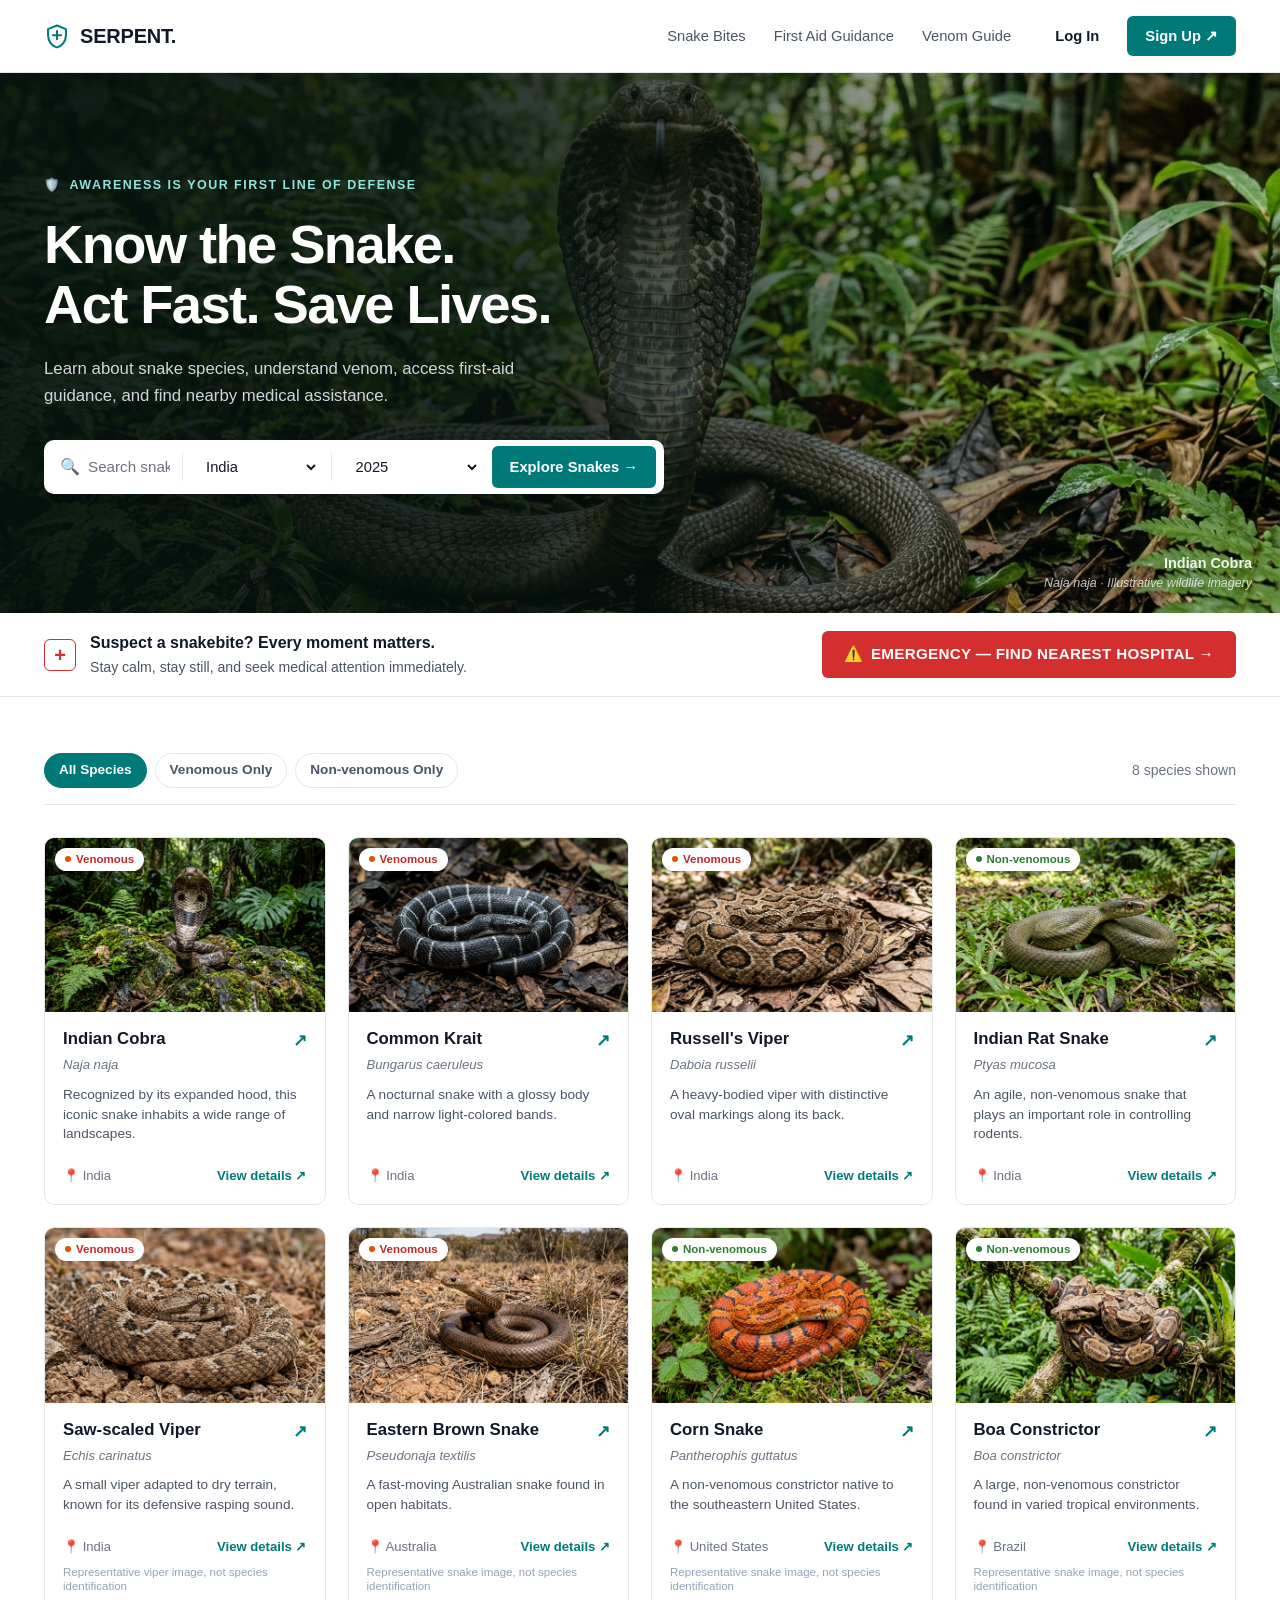
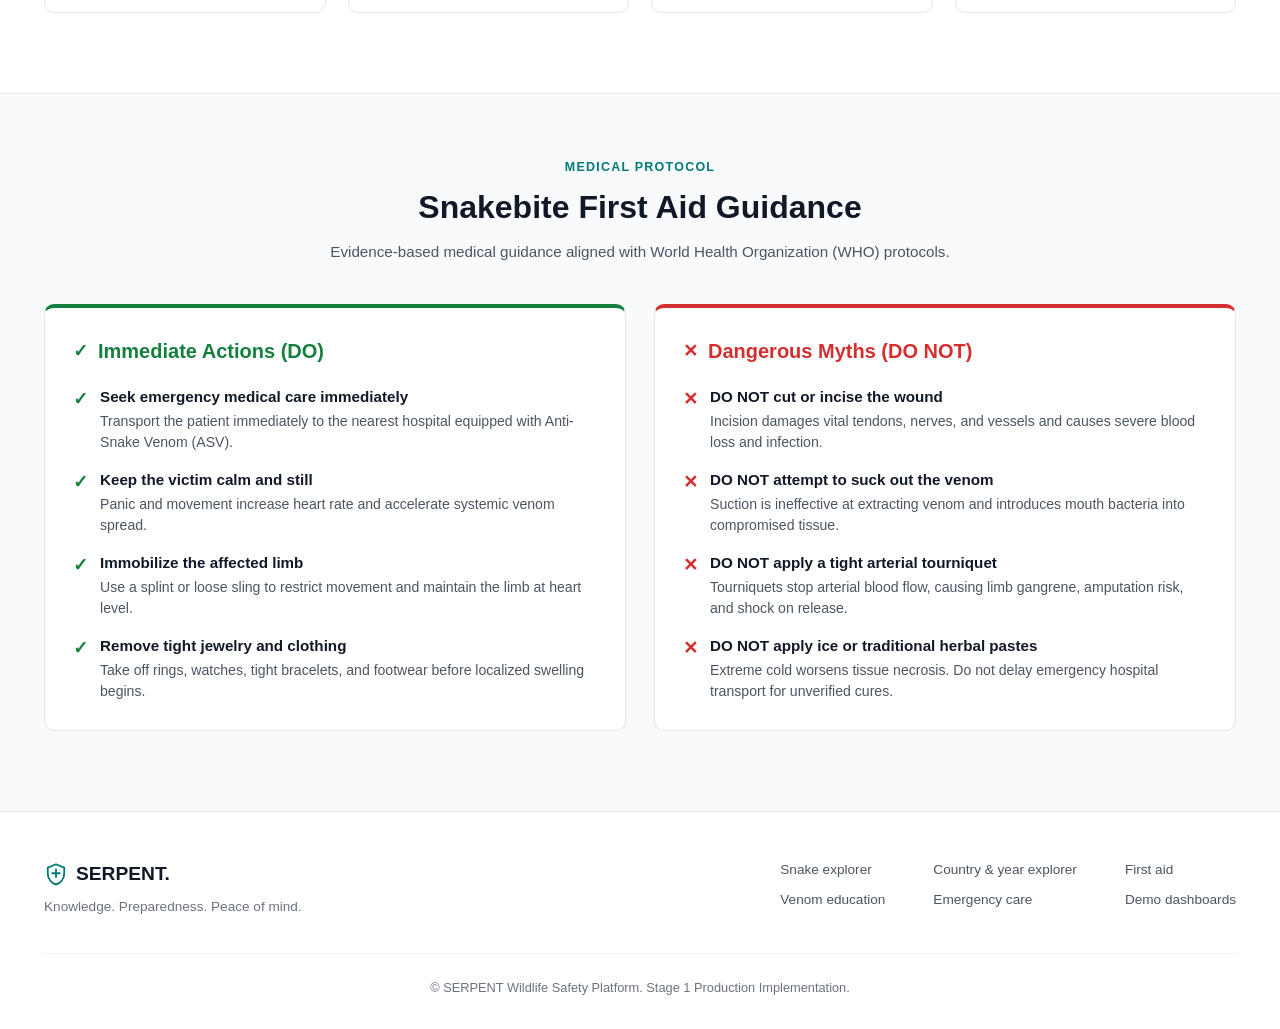
==== src/main/resources/static/index.html @ e61408e4 "stage 1 completed" ====
<!DOCTYPE html>
<html lang="en">
<head>
  <meta charset="UTF-8">
  <meta name="viewport" content="width=device-width, initial-scale=1.0">
  <title>SERPENT. — Know the Snake. Act Fast. Save Lives.</title>
  <meta name="description" content="Learn about snake species, understand venom, access evidence-based first-aid guidance, and find emergency medical assistance.">
  
  <!-- SERPENT Stylesheets -->
  <link rel="stylesheet" href="css/styles.css">
  <link rel="stylesheet" href="css/responsive.css">
</head>
<body>

  <!-- Top Header Navigation (Matches Image 5 & Image 3) -->
  <header class="site-header">
    <div class="container header-container">
      <a href="index.html" class="brand-link" aria-label="SERPENT Home">
        <img src="assets/images/logo.svg" alt="SERPENT Shield Icon" class="brand-icon" width="28" height="28">
        <span class="brand-name">SERPENT.</span>
      </a>

      <!-- Desktop Navigation Menu -->
      <nav class="nav-menu" aria-label="Main Navigation">
        <ul class="nav-links">
          <li><a href="#snakes" class="nav-link">Snake Bites</a></li>
          <li><a href="#first-aid" class="nav-link">First Aid Guidance</a></li>
          <li><a href="#snakes" class="nav-link">Venom Guide</a></li>
        </ul>

        <!-- Right Side Auth Actions -->
        <div class="header-actions" id="header-auth-actions">
          <a href="login.html" class="btn-login-text">Log In</a>
          <a href="signup.html" class="btn-signup-teal">Sign Up ↗</a>
        </div>
      </nav>
    </div>
  </header>

  <main>
    <!-- Hero Section (Matches Image 5) -->
    <section class="hero-wrapper" id="hero">
      <div class="hero-overlay"></div>
      
      <div class="container" style="position: relative; z-index: 2;">
        <div class="hero-content">
          <div class="hero-tag">
            <span>🛡️</span> AWARENESS IS YOUR FIRST LINE OF DEFENSE
          </div>
          
          <h1 class="hero-title">
            Know the Snake.<br>Act Fast. Save Lives.
          </h1>
          
          <p class="hero-desc">
            Learn about snake species, understand venom, access first-aid guidance, and find nearby medical assistance.
          </p>

          <!-- Floating Search & Filter Capsule (Matches Image 5) -->
          <div class="hero-search-capsule" role="search">
            <div class="search-input-group">
              <span class="search-icon">🔍</span>
              <input type="text" id="hero-search-input" class="hero-search-input" placeholder="Search snake species...">
            </div>

            <div class="capsule-divider"></div>

            <select id="hero-country-select" class="capsule-select" aria-label="Filter by country">
              <option value="India" selected>India</option>
              <option value="Australia">Australia</option>
              <option value="United States">United States</option>
              <option value="Brazil">Brazil</option>
              <option value="all">All Countries</option>
            </select>

            <div class="capsule-divider"></div>

            <select id="hero-classification-select" class="capsule-select" aria-label="Filter by classification">
              <option value="all" selected>2025</option>
              <option value="venomous">Venomous</option>
              <option value="non-venomous">Non-venomous</option>
            </select>

            <button type="button" class="btn-capsule-explore" id="btn-hero-explore">
              Explore Snakes →
            </button>
          </div>
        </div>
      </div>

      <!-- Hero Corner Caption (Matches Image 5) -->
      <div class="hero-caption-corner">
        <div class="hero-caption-title">Indian Cobra</div>
        <div class="hero-caption-sub">Naja naja · Illustrative wildlife imagery</div>
      </div>
    </section>

    <!-- Emergency Ribbon (Matches Image 5 bottom) -->
    <section class="emergency-ribbon">
      <div class="container emergency-ribbon-content">
        <div class="ribbon-info">
          <div class="ribbon-plus-icon">+</div>
          <div>
            <div class="ribbon-text-strong">Suspect a snakebite? Every moment matters.</div>
            <div class="ribbon-text-sub">Stay calm, stay still, and seek medical attention immediately.</div>
          </div>
        </div>

        <button type="button" class="btn-emergency-action" data-emergency-trigger>
          <span>⚠️</span> EMERGENCY — FIND NEAREST HOSPITAL →
        </button>
      </div>
    </section>

    <!-- Snake Species Cards Section (Matches Image 4) -->
    <section class="species-section" id="snakes">
      <div class="container">
        <!-- Filter Tabs & Stats Bar -->
        <div class="species-filter-bar">
          <div class="species-filter-tabs">
            <button type="button" class="filter-tab-btn active" data-filter="all">All Species</button>
            <button type="button" class="filter-tab-btn" data-filter="venomous">Venomous Only</button>
            <button type="button" class="filter-tab-btn" data-filter="non-venomous">Non-venomous Only</button>
          </div>
          <span class="species-count-text" id="species-count">8 species shown</span>
        </div>

        <!-- 4-Column Cards Grid (Matches Image 4) -->
        <div class="species-grid-4col" id="species-cards-grid" aria-live="polite">
          <!-- Dynamically populated by main.js with 8 photographic cards -->
        </div>
      </div>
    </section>

    <!-- Snakebite First-Aid & Emergency Guidance Section -->
    <section class="first-aid-section" id="first-aid">
      <div class="container">
        <div class="section-head">
          <span class="section-tag">MEDICAL PROTOCOL</span>
          <h2 class="section-title">Snakebite First Aid Guidance</h2>
          <p class="section-desc">
            Evidence-based medical guidance aligned with World Health Organization (WHO) protocols.
          </p>
        </div>

        <!-- Two Column Do's and Don'ts -->
        <div class="first-aid-cards-grid">
          <!-- Immediate Actions (DO) -->
          <div class="guidance-column-card do-card">
            <div class="guidance-col-head">
              <span class="check-icon-do">✓</span>
              <h3 class="guidance-col-title" style="color: var(--color-success);">Immediate Actions (DO)</h3>
            </div>
            <ul class="guidance-checklist">
              <li class="guidance-item-row">
                <span class="check-icon-do">✓</span>
                <div class="check-item-text">
                  <h5>Seek emergency medical care immediately</h5>
                  <p>Transport the patient immediately to the nearest hospital equipped with Anti-Snake Venom (ASV).</p>
                </div>
              </li>
              <li class="guidance-item-row">
                <span class="check-icon-do">✓</span>
                <div class="check-item-text">
                  <h5>Keep the victim calm and still</h5>
                  <p>Panic and movement increase heart rate and accelerate systemic venom spread.</p>
                </div>
              </li>
              <li class="guidance-item-row">
                <span class="check-icon-do">✓</span>
                <div class="check-item-text">
                  <h5>Immobilize the affected limb</h5>
                  <p>Use a splint or loose sling to restrict movement and maintain the limb at heart level.</p>
                </div>
              </li>
              <li class="guidance-item-row">
                <span class="check-icon-do">✓</span>
                <div class="check-item-text">
                  <h5>Remove tight jewelry and clothing</h5>
                  <p>Take off rings, watches, tight bracelets, and footwear before localized swelling begins.</p>
                </div>
              </li>
            </ul>
          </div>

          <!-- Dangerous Myths (DO NOT) -->
          <div class="guidance-column-card dont-card">
            <div class="guidance-col-head">
              <span class="check-icon-dont">✕</span>
              <h3 class="guidance-col-title" style="color: var(--color-emergency);">Dangerous Myths (DO NOT)</h3>
            </div>
            <ul class="guidance-checklist">
              <li class="guidance-item-row">
                <span class="check-icon-dont">✕</span>
                <div class="check-item-text">
                  <h5>DO NOT cut or incise the wound</h5>
                  <p>Incision damages vital tendons, nerves, and vessels and causes severe blood loss and infection.</p>
                </div>
              </li>
              <li class="guidance-item-row">
                <span class="check-icon-dont">✕</span>
                <div class="check-item-text">
                  <h5>DO NOT attempt to suck out the venom</h5>
                  <p>Suction is ineffective at extracting venom and introduces mouth bacteria into compromised tissue.</p>
                </div>
              </li>
              <li class="guidance-item-row">
                <span class="check-icon-dont">✕</span>
                <div class="check-item-text">
                  <h5>DO NOT apply a tight arterial tourniquet</h5>
                  <p>Tourniquets stop arterial blood flow, causing limb gangrene, amputation risk, and shock on release.</p>
                </div>
              </li>
              <li class="guidance-item-row">
                <span class="check-icon-dont">✕</span>
                <div class="check-item-text">
                  <h5>DO NOT apply ice or traditional herbal pastes</h5>
                  <p>Extreme cold worsens tissue necrosis. Do not delay emergency hospital transport for unverified cures.</p>
                </div>
              </li>
            </ul>
          </div>
        </div>
      </div>
    </section>
  </main>

  <!-- Emergency Protocol Modal -->
  <div class="modal-backdrop" id="emergency-modal" role="dialog" aria-modal="true" aria-labelledby="emerg-modal-title">
    <div class="modal-sheet">
      <div class="modal-sheet-header emergency-header">
        <h3 id="emerg-modal-title" style="font-size: 1.15rem; font-weight: 700;">🚨 EMERGENCY ACTION PROTOCOL</h3>
        <button type="button" class="btn-modal-close close-emergency-modal" aria-label="Close emergency modal">&times;</button>
      </div>
      <div class="modal-sheet-body">
        <div style="background: var(--color-emergency-light); padding: 14px 16px; border-radius: 8px; border-left: 4px solid var(--color-emergency);">
          <strong style="color: var(--color-emergency-dark); font-size: 0.95rem; display: block; margin-bottom: 4px;">
            Treat any suspected bite as an immediate medical emergency.
          </strong>
          <span style="font-size: 0.88rem; color: #7F1D1D;">
            Do not wait for symptoms to develop. Transport the patient to a hospital immediately.
          </span>
        </div>

        <div style="display: flex; flex-direction: column; gap: 12px; margin-top: 6px;">
          <div style="display: flex; gap: 12px; align-items: flex-start;">
            <div style="width: 26px; height: 26px; border-radius: 50%; background: var(--color-primary); color: #fff; display: flex; align-items: center; justify-content: center; font-weight: 700; font-size: 0.82rem; flex-shrink: 0;">1</div>
            <div>
              <strong style="font-size: 0.92rem; color: var(--color-text-main);">Dial Emergency Services:</strong>
              <p style="font-size: 0.88rem; color: var(--color-text-secondary); margin-top: 2px;">
                <strong>India:</strong> Call <strong>112</strong> (National) or <strong>108</strong> (Ambulance).
              </p>
            </div>
          </div>

          <div style="display: flex; gap: 12px; align-items: flex-start;">
            <div style="width: 26px; height: 26px; border-radius: 50%; background: var(--color-primary); color: #fff; display: flex; align-items: center; justify-content: center; font-weight: 700; font-size: 0.82rem; flex-shrink: 0;">2</div>
            <div>
              <strong style="font-size: 0.92rem; color: var(--color-text-main);">Head to Hospital with ASV:</strong>
              <p style="font-size: 0.88rem; color: var(--color-text-secondary); margin-top: 2px;">
                Proceed directly to the nearest district government hospital or medical college.
              </p>
            </div>
          </div>

          <div style="display: flex; gap: 12px; align-items: flex-start;">
            <div style="width: 26px; height: 26px; border-radius: 50%; background: var(--color-primary); color: #fff; display: flex; align-items: center; justify-content: center; font-weight: 700; font-size: 0.82rem; flex-shrink: 0;">3</div>
            <div>
              <strong style="font-size: 0.92rem; color: var(--color-text-main);">Immobilize Affected Limb:</strong>
              <p style="font-size: 0.88rem; color: var(--color-text-secondary); margin-top: 2px;">
                Splint the limb and keep the patient completely still during transit.
              </p>
            </div>
          </div>
        </div>
      </div>
      <div class="modal-sheet-footer">
        <button type="button" class="btn-signup-teal close-emergency-modal">Close Notice</button>
      </div>
    </div>
  </div>

  <!-- Species Details Modal -->
  <div class="modal-backdrop" id="details-modal" role="dialog" aria-modal="true" aria-labelledby="details-modal-title">
    <div class="modal-sheet">
      <div class="modal-sheet-header">
        <h3 id="details-modal-title" style="font-size: 1.15rem; font-weight: 700;">Species Profile</h3>
        <button type="button" class="btn-modal-close close-details-modal" aria-label="Close details modal">&times;</button>
      </div>
      <div class="modal-sheet-body" id="details-modal-body">
        <!-- Injected by JavaScript -->
      </div>
      <div class="modal-sheet-footer">
        <button type="button" class="btn-signup-teal close-details-modal">Close Details</button>
      </div>
    </div>
  </div>

  <!-- Footer (Matches Image 3 & Image 2) -->
  <footer class="serpent-footer">
    <div class="container">
      <div class="footer-top-row">
        <div class="footer-brand-box">
          <div class="footer-brand-row">
            <img src="assets/images/logo.svg" alt="SERPENT Logo" width="24" height="24">
            <span class="footer-brand-name">SERPENT.</span>
          </div>
          <p class="footer-brand-motto">Knowledge. Preparedness. Peace of mind.</p>
        </div>

        <!-- 3 Link Columns matching Image 3 -->
        <div class="footer-links-grid">
          <div class="footer-nav-col">
            <a href="#snakes">Snake explorer</a>
            <a href="#snakes">Venom education</a>
          </div>
          <div class="footer-nav-col">
            <a href="#snakes">Country &amp; year explorer</a>
            <a href="#first-aid">Emergency care</a>
          </div>
          <div class="footer-nav-col">
            <a href="#first-aid">First aid</a>
            <a href="signup.html">Demo dashboards</a>
          </div>
        </div>
      </div>

      <div class="footer-bottom-copy">
        <p>&copy; SERPENT Wildlife Safety Platform. Stage 1 Production Implementation.</p>
      </div>
    </div>
  </footer>

  <!-- Scripts -->
  <script src="js/api.js"></script>
  <script src="js/main.js"></script>
</body>
</html>
---- src/main/resources/static/css/styles.css ----
/* ==========================================================
   SERPENT. — Wildlife Safety, Species Explorer & Medical First Aid
   Modern Theme matching SERPENT UI Specification
   ========================================================== */

:root {
  /* Brand Colors from SERPENT Design */
  --color-primary: #007A78;
  --color-primary-dark: #005F5E;
  --color-primary-light: #E6F4F2;
  --color-emergency: #D32F2F;
  --color-emergency-dark: #B71C1C;
  --color-emergency-light: #FFEBEE;
  --color-success: #15803D;
  --color-success-light: #DCFCE7;
  --color-warning-dot: #E65100;
  --color-warning-light: #E6F4F2;
  --color-warning-border: #B2DFDB;
  --color-warning-text: #004D40;

  /* Neutrals */
  --color-white: #FFFFFF;
  --color-bg-page: #FFFFFF;
  --color-bg-subtle: #F9FAFB;
  --color-text-main: #111827;
  --color-text-secondary: #4B5563;
  --color-text-muted: #6B7280;
  --color-border: #E5E7EB;
  --color-border-dark: #D1D5DB;

  /* Typography */
  --font-sans: 'Inter', -apple-system, BlinkMacSystemFont, 'Segoe UI', Roboto, Helvetica, Arial, sans-serif;

  /* Radius & Shadows */
  --radius-xs: 4px;
  --radius-sm: 6px;
  --radius-md: 10px;
  --radius-lg: 14px;
  --radius-full: 9999px;
  --shadow-sm: 0 1px 2px rgba(0, 0, 0, 0.05);
  --shadow-md: 0 4px 6px -1px rgba(0, 0, 0, 0.08), 0 2px 4px -1px rgba(0, 0, 0, 0.04);
  --shadow-lg: 0 10px 15px -3px rgba(0, 0, 0, 0.08), 0 4px 6px -2px rgba(0, 0, 0, 0.04);
  --shadow-float: 0 20px 25px -5px rgba(0, 0, 0, 0.12), 0 10px 10px -5px rgba(0, 0, 0, 0.04);

  --max-width: 1240px;
  --transition: 0.2s ease;
}

/* Reset & Base */
*, *::before, *::after {
  box-sizing: border-box;
  margin: 0;
  padding: 0;
}

html {
  scroll-behavior: smooth;
  font-size: 16px;
}

body {
  font-family: var(--font-sans);
  background-color: var(--color-bg-page);
  color: var(--color-text-main);
  line-height: 1.5;
  -webkit-font-smoothing: antialiased;
}

img {
  display: block;
  max-width: 100%;
}

a {
  color: inherit;
  text-decoration: none;
}

button, input, select {
  font: inherit;
}

.container {
  width: 100%;
  max-width: var(--max-width);
  margin: 0 auto;
  padding: 0 24px;
}

/* ==========================================================
   Header & Navbar (Matches Image 5 & Image 3)
   ========================================================== */
.site-header {
  position: sticky;
  top: 0;
  z-index: 1000;
  background-color: var(--color-white);
  border-bottom: 1px solid var(--color-border);
}

.header-container {
  display: flex;
  align-items: center;
  justify-content: space-between;
  height: 72px;
}

.brand-link {
  display: flex;
  align-items: center;
  gap: 10px;
}

.brand-icon {
  width: 26px;
  height: 26px;
}

.brand-name {
  font-size: 1.25rem;
  font-weight: 800;
  color: var(--color-text-main);
  letter-spacing: -0.01em;
}

.nav-menu {
  display: flex;
  align-items: center;
  gap: 32px;
}

.nav-links {
  display: flex;
  list-style: none;
  gap: 28px;
}

.nav-link {
  font-size: 0.92rem;
  font-weight: 500;
  color: var(--color-text-secondary);
  transition: color var(--transition);
}

.nav-link:hover {
  color: var(--color-primary);
}

.header-actions {
  display: flex;
  align-items: center;
  gap: 16px;
}

.btn-login-text {
  font-size: 0.92rem;
  font-weight: 600;
  color: var(--color-text-main);
  padding: 8px 12px;
  border-radius: var(--radius-sm);
  transition: color var(--transition);
}

.btn-login-text:hover {
  color: var(--color-primary);
}

.btn-signup-teal {
  display: inline-flex;
  align-items: center;
  gap: 6px;
  background-color: var(--color-primary);
  color: var(--color-white);
  font-size: 0.92rem;
  font-weight: 600;
  padding: 9px 18px;
  border-radius: var(--radius-sm);
  transition: background-color var(--transition);
}

.btn-signup-teal:hover {
  background-color: var(--color-primary-dark);
}

.btn-user-badge {
  display: flex;
  align-items: center;
  gap: 8px;
  background-color: var(--color-primary-light);
  color: var(--color-primary-dark);
  font-size: 0.88rem;
  font-weight: 600;
  padding: 6px 14px;
  border-radius: var(--radius-full);
}

.btn-user-logout {
  background: none;
  border: 1px solid var(--color-border);
  padding: 6px 12px;
  border-radius: var(--radius-sm);
  font-size: 0.85rem;
  font-weight: 600;
  color: var(--color-text-secondary);
  cursor: pointer;
  transition: all var(--transition);
}

.btn-user-logout:hover {
  color: var(--color-emergency);
  border-color: var(--color-emergency);
}

.mobile-menu-btn {
  display: none;
  background: none;
  border: none;
  font-size: 1.5rem;
  color: var(--color-text-main);
  cursor: pointer;
}

/* ==========================================================
   Hero Section (Matches Image 5)
   ========================================================= */
.hero-wrapper {
  position: relative;
  min-height: 540px;
  background-image: url('../assets/images/hero-cobra.jpg');
  background-size: cover;
  background-position: right center;
  background-repeat: no-repeat;
  display: flex;
  align-items: center;
  color: var(--color-white);
  overflow: hidden;
}

.hero-overlay {
  position: absolute;
  inset: 0;
  background: linear-gradient(90deg, 
    rgba(5, 18, 14, 0.92) 0%, 
    rgba(5, 18, 14, 0.82) 42%, 
    rgba(5, 18, 14, 0.35) 75%, 
    rgba(5, 18, 14, 0.1) 100%
  );
  z-index: 1;
}

.hero-content {
  position: relative;
  z-index: 2;
  max-width: 680px;
  padding: 64px 0 80px;
  display: flex;
  flex-direction: column;
  gap: 20px;
}

.hero-tag {
  display: inline-flex;
  align-items: center;
  gap: 8px;
  font-size: 0.78rem;
  font-weight: 700;
  text-transform: uppercase;
  letter-spacing: 0.12em;
  color: #8FE3DC;
}

.hero-title {
  font-size: 3.4rem;
  font-weight: 800;
  line-height: 1.12;
  letter-spacing: -0.03em;
  color: var(--color-white);
}

.hero-desc {
  font-size: 1.05rem;
  color: #D1D5DB;
  line-height: 1.6;
  max-width: 540px;
}

/* Floating Search & Filter Capsule (Matches Image 5) */
.hero-search-capsule {
  display: flex;
  align-items: center;
  background-color: var(--color-white);
  border-radius: var(--radius-md);
  padding: 6px 8px 6px 16px;
  gap: 12px;
  box-shadow: var(--shadow-float);
  margin-top: 10px;
  max-width: 620px;
}

.search-input-group {
  display: flex;
  align-items: center;
  gap: 8px;
  flex-grow: 1;
}

.search-icon {
  color: var(--color-text-muted);
  font-size: 1rem;
}

.hero-search-input {
  width: 100%;
  border: none;
  outline: none;
  color: var(--color-text-main);
  font-size: 0.95rem;
  background: transparent;
}

.hero-search-input::placeholder {
  color: var(--color-text-muted);
}

.capsule-divider {
  width: 1px;
  height: 28px;
  background-color: var(--color-border);
}

.capsule-select {
  border: none;
  outline: none;
  background: transparent;
  color: var(--color-text-main);
  font-size: 0.92rem;
  font-weight: 500;
  cursor: pointer;
  padding: 4px 8px;
}

.btn-capsule-explore {
  background-color: var(--color-primary);
  color: var(--color-white);
  border: none;
  border-radius: var(--radius-sm);
  padding: 10px 18px;
  font-size: 0.92rem;
  font-weight: 600;
  cursor: pointer;
  white-space: nowrap;
  transition: background-color var(--transition);
}

.btn-capsule-explore:hover {
  background-color: var(--color-primary-dark);
}

/* Hero Caption Bottom Right (Matches Image 5) */
.hero-caption-corner {
  position: absolute;
  right: 28px;
  bottom: 20px;
  z-index: 2;
  text-align: right;
  color: rgba(255, 255, 255, 0.9);
  pointer-events: none;
}

.hero-caption-title {
  font-size: 0.9rem;
  font-weight: 700;
}

.hero-caption-sub {
  font-size: 0.78rem;
  font-style: italic;
  color: rgba(255, 255, 255, 0.75);
}

/* ==========================================================
   Emergency Ribbon (Matches Image 5 bottom)
   ========================================================== */
.emergency-ribbon {
  background-color: var(--color-white);
  border-bottom: 1px solid var(--color-border);
  padding: 18px 0;
}

.emergency-ribbon-content {
  display: flex;
  align-items: center;
  justify-content: space-between;
  gap: 24px;
}

.ribbon-info {
  display: flex;
  align-items: center;
  gap: 14px;
}

.ribbon-plus-icon {
  width: 32px;
  height: 32px;
  border-radius: var(--radius-sm);
  border: 1.5px solid var(--color-emergency);
  color: var(--color-emergency);
  display: flex;
  align-items: center;
  justify-content: center;
  font-size: 1.25rem;
  font-weight: 700;
  flex-shrink: 0;
}

.ribbon-text-strong {
  font-size: 1rem;
  font-weight: 700;
  color: var(--color-text-main);
  margin-bottom: 2px;
}

.ribbon-text-sub {
  font-size: 0.88rem;
  color: var(--color-text-secondary);
}

.btn-emergency-action {
  background-color: var(--color-emergency);
  color: var(--color-white);
  border: none;
  border-radius: var(--radius-sm);
  padding: 12px 22px;
  font-size: 0.95rem;
  font-weight: 700;
  letter-spacing: 0.02em;
  cursor: pointer;
  white-space: nowrap;
  display: inline-flex;
  align-items: center;
  gap: 8px;
  transition: background-color var(--transition);
}

.btn-emergency-action:hover {
  background-color: var(--color-emergency-dark);
}

/* ==========================================================
   Snake Species Grid Section (Matches Image 4)
   ========================================================== */
.species-section {
  padding: 56px 0 80px;
  background-color: var(--color-white);
}

.species-filter-bar {
  display: flex;
  align-items: center;
  justify-content: space-between;
  margin-bottom: 32px;
  padding-bottom: 16px;
  border-bottom: 1px solid var(--color-border);
}

.species-filter-tabs {
  display: flex;
  gap: 8px;
}

.filter-tab-btn {
  background: none;
  border: 1px solid var(--color-border);
  border-radius: var(--radius-full);
  padding: 6px 14px;
  font-size: 0.85rem;
  font-weight: 600;
  color: var(--color-text-secondary);
  cursor: pointer;
  transition: all var(--transition);
}

.filter-tab-btn:hover {
  background-color: var(--color-bg-subtle);
  color: var(--color-text-main);
}

.filter-tab-btn.active {
  background-color: var(--color-primary);
  border-color: var(--color-primary);
  color: var(--color-white);
}

.species-count-text {
  font-size: 0.88rem;
  color: var(--color-text-muted);
}

/* 4-column Grid exactly as in Image 4 */
.species-grid-4col {
  display: grid;
  grid-template-columns: repeat(4, 1fr);
  gap: 22px;
}

.snake-card-serpent {
  background-color: var(--color-white);
  border: 1px solid var(--color-border);
  border-radius: var(--radius-md);
  overflow: hidden;
  display: flex;
  flex-direction: column;
  transition: transform var(--transition), box-shadow var(--transition), border-color var(--transition);
}

.snake-card-serpent:hover {
  transform: translateY(-4px);
  box-shadow: var(--shadow-md);
  border-color: #CBD5E1;
}

.card-image-box {
  position: relative;
  width: 100%;
  aspect-ratio: 16 / 10;
  overflow: hidden;
  background-color: #E2E8F0;
}

.card-image-box img {
  width: 100%;
  height: 100%;
  object-fit: cover;
  transition: transform 0.3s ease;
}

.snake-card-serpent:hover .card-image-box img {
  transform: scale(1.03);
}

/* Floating classification badge on photo (Matches Image 4) */
.badge-pill-floating {
  position: absolute;
  top: 10px;
  left: 10px;
  background-color: var(--color-white);
  border-radius: var(--radius-full);
  padding: 3px 10px;
  font-size: 0.72rem;
  font-weight: 700;
  display: inline-flex;
  align-items: center;
  gap: 5px;
  box-shadow: var(--shadow-sm);
}

.dot-venomous {
  width: 6px;
  height: 6px;
  border-radius: 50%;
  background-color: #E65100;
}

.dot-non-venomous {
  width: 6px;
  height: 6px;
  border-radius: 50%;
  background-color: #2E7D32;
}

.badge-pill-floating.is-venomous {
  color: #C62828;
}

.badge-pill-floating.is-non-venomous {
  color: #2E7D32;
}

.card-content-serpent {
  padding: 16px 18px 18px;
  display: flex;
  flex-direction: column;
  flex-grow: 1;
}

.card-title-row {
  display: flex;
  align-items: flex-start;
  justify-content: space-between;
  gap: 8px;
  margin-bottom: 2px;
}

.snake-title {
  font-size: 1.05rem;
  font-weight: 700;
  color: var(--color-text-main);
  line-height: 1.3;
}

.card-arrow-icon {
  color: var(--color-primary);
  font-size: 1.05rem;
  font-weight: 700;
}

.snake-latin {
  font-size: 0.82rem;
  font-style: italic;
  color: var(--color-text-muted);
  margin-bottom: 10px;
}

.snake-desc {
  font-size: 0.85rem;
  color: var(--color-text-secondary);
  line-height: 1.45;
  margin-bottom: 16px;
  flex-grow: 1;
}

.card-footer-serpent {
  margin-top: auto;
  padding-top: 6px;
  display: flex;
  align-items: center;
  justify-content: space-between;
  font-size: 0.82rem;
}

.card-location {
  display: inline-flex;
  align-items: center;
  gap: 4px;
  color: var(--color-text-muted);
}

.card-details-btn {
  color: var(--color-primary);
  font-weight: 600;
  background: none;
  border: none;
  cursor: pointer;
  display: inline-flex;
  align-items: center;
  gap: 4px;
  padding: 0;
}

.card-details-btn:hover {
  text-decoration: underline;
}

.card-subcaption {
  font-size: 0.72rem;
  color: #94A3B8;
  margin-top: 8px;
  line-height: 1.3;
}

/* ==========================================================
   First Aid & Guidance Section
   ========================================================== */
.first-aid-section {
  padding: 64px 0 80px;
  background-color: var(--color-bg-subtle);
  border-top: 1px solid var(--color-border);
}

.section-head {
  text-align: center;
  max-width: 680px;
  margin: 0 auto 40px;
}

.section-tag {
  font-size: 0.78rem;
  font-weight: 700;
  text-transform: uppercase;
  letter-spacing: 0.1em;
  color: var(--color-primary);
  margin-bottom: 6px;
  display: block;
}

.section-title {
  font-size: 2rem;
  font-weight: 800;
  color: var(--color-text-main);
  margin-bottom: 10px;
}

.section-desc {
  font-size: 0.95rem;
  color: var(--color-text-secondary);
}

.first-aid-cards-grid {
  display: grid;
  grid-template-columns: 1fr 1fr;
  gap: 28px;
}

.guidance-column-card {
  background-color: var(--color-white);
  border: 1px solid var(--color-border);
  border-radius: var(--radius-md);
  padding: 28px;
}

.guidance-column-card.do-card {
  border-top: 4px solid var(--color-success);
}

.guidance-column-card.dont-card {
  border-top: 4px solid var(--color-emergency);
}

.guidance-col-head {
  display: flex;
  align-items: center;
  gap: 10px;
  margin-bottom: 20px;
}

.guidance-col-title {
  font-size: 1.25rem;
  font-weight: 700;
}

.guidance-checklist {
  list-style: none;
  display: flex;
  flex-direction: column;
  gap: 16px;
}

.guidance-item-row {
  display: flex;
  gap: 12px;
  align-items: flex-start;
}

.check-icon-do {
  color: var(--color-success);
  font-weight: 800;
  font-size: 1.1rem;
}

.check-icon-dont {
  color: var(--color-emergency);
  font-weight: 800;
  font-size: 1.1rem;
}

.check-item-text h5 {
  font-size: 0.95rem;
  font-weight: 700;
  color: var(--color-text-main);
  margin-bottom: 2px;
}

.check-item-text p {
  font-size: 0.88rem;
  color: var(--color-text-secondary);
}

/* ==========================================================
   Footer (Matches Image 3 & Image 2)
   ========================================================== */
.serpent-footer {
  background-color: var(--color-white);
  border-top: 1px solid var(--color-border);
  padding: 48px 0 32px;
}

.footer-top-row {
  display: flex;
  justify-content: space-between;
  align-items: flex-start;
  margin-bottom: 36px;
}

.footer-brand-box {
  display: flex;
  flex-direction: column;
  gap: 8px;
}

.footer-brand-row {
  display: flex;
  align-items: center;
  gap: 8px;
}

.footer-brand-name {
  font-size: 1.2rem;
  font-weight: 800;
  color: var(--color-text-main);
}

.footer-brand-motto {
  font-size: 0.85rem;
  color: var(--color-text-muted);
}

.footer-links-grid {
  display: grid;
  grid-template-columns: repeat(3, auto);
  gap: 48px;
}

.footer-nav-col {
  display: flex;
  flex-direction: column;
  gap: 10px;
}

.footer-nav-col a {
  font-size: 0.85rem;
  color: var(--color-text-secondary);
  transition: color var(--transition);
}

.footer-nav-col a:hover {
  color: var(--color-primary);
}

.footer-bottom-copy {
  padding-top: 24px;
  border-top: 1px solid #F1F5F9;
  font-size: 0.8rem;
  color: var(--color-text-muted);
  text-align: center;
}

/* ==========================================================
   Modals (Emergency & Details)
   ========================================================== */
.modal-backdrop {
  position: fixed;
  inset: 0;
  background-color: rgba(15, 23, 42, 0.65);
  display: flex;
  align-items: center;
  justify-content: center;
  z-index: 2000;
  padding: 20px;
  opacity: 0;
  visibility: hidden;
  transition: all var(--transition);
}

.modal-backdrop.is-active {
  opacity: 1;
  visibility: visible;
}

.modal-sheet {
  background-color: var(--color-white);
  border-radius: var(--radius-lg);
  max-width: 580px;
  width: 100%;
  box-shadow: var(--shadow-float);
  overflow: hidden;
  border: 1px solid var(--color-border);
}

.modal-sheet-header {
  padding: 18px 24px;
  display: flex;
  align-items: center;
  justify-content: space-between;
  border-bottom: 1px solid var(--color-border);
}

.modal-sheet-header.emergency-header {
  background-color: var(--color-emergency);
  color: var(--color-white);
  border-bottom: none;
}

.modal-sheet-body {
  padding: 24px;
  display: flex;
  flex-direction: column;
  gap: 16px;
}

.modal-sheet-footer {
  padding: 16px 24px;
  background-color: var(--color-bg-subtle);
  border-top: 1px solid var(--color-border);
  display: flex;
  justify-content: flex-end;
}

.btn-modal-close {
  background: none;
  border: none;
  font-size: 1.4rem;
  cursor: pointer;
  color: inherit;
}

/* Responsive */
@media (max-width: 1100px) {
  .species-grid-4col {
    grid-template-columns: repeat(2, 1fr);
  }
}

@media (max-width: 768px) {
  .hero-title {
    font-size: 2.3rem;
  }
  .species-grid-4col {
    grid-template-columns: 1fr;
  }
  .first-aid-cards-grid {
    grid-template-columns: 1fr;
  }
  .hero-search-capsule {
    flex-direction: column;
    align-items: stretch;
    border-radius: var(--radius-md);
    padding: 12px;
  }
  .capsule-divider {
    display: none;
  }
  .emergency-ribbon-content {
    flex-direction: column;
    align-items: stretch;
  }
  .footer-top-row {
    flex-direction: column;
    gap: 32px;
  }
  .footer-links-grid {
    grid-template-columns: 1fr;
    gap: 20px;
  }
}
---- src/main/resources/static/css/responsive.css ----
/* ==========================================================
   SnakeGuard - Responsive Layout Stylesheet
   Stage 1
   ========================================================== */

/* Tablet & Smaller Desktops (Max 992px) */
@media (max-width: 992px) {
  .hero-grid {
    grid-template-columns: 1fr;
    gap: 40px;
  }

  .hero-title {
    font-size: 2.35rem;
  }

  .first-aid-grid {
    grid-template-columns: 1fr;
    gap: 24px;
  }

  .filter-grid {
    grid-template-columns: 1fr 1fr;
    gap: 14px;
  }

  .footer-grid {
    grid-template-columns: 1fr 1fr;
    gap: 36px;
  }

  .footer-brand {
    grid-column: 1 / -1;
  }
}

/* Mobile Devices (Max 768px) */
@media (max-width: 768px) {
  .header-container {
    height: 68px;
  }

  .menu-toggle {
    display: block;
  }

  .main-nav {
    position: absolute;
    top: 68px;
    left: 0;
    right: 0;
    background-color: var(--color-white);
    border-bottom: 2px solid var(--color-teal);
    box-shadow: var(--shadow-md);
    padding: 24px;
    flex-direction: column;
    align-items: stretch;
    gap: 20px;
    display: none;
  }

  .main-nav.active {
    display: flex;
  }

  .nav-links {
    flex-direction: column;
    gap: 16px;
  }

  .nav-link {
    font-size: 1.05rem;
    padding: 6px 0;
  }

  .header-actions {
    flex-direction: column;
    align-items: stretch;
    gap: 12px;
  }

  .header-actions .btn {
    width: 100%;
    text-align: center;
  }

  .hero-section {
    padding: 40px 0 56px;
  }

  .hero-title {
    font-size: 2rem;
  }

  .hero-subtitle {
    font-size: 1rem;
  }

  .hero-stats {
    grid-template-columns: 1fr;
    gap: 16px;
  }

  .section {
    padding: 56px 0;
  }

  .section-title {
    font-size: 1.75rem;
  }

  .filter-grid {
    grid-template-columns: 1fr;
  }

  .species-grid {
    grid-template-columns: 1fr;
  }

  .form-row-2col {
    grid-template-columns: 1fr;
  }

  .auth-card {
    padding: 28px 20px;
  }

  .footer-grid {
    grid-template-columns: 1fr;
    gap: 32px;
  }
}

@media (max-width: 480px) {
  .brand-title {
    font-size: 1.15rem;
  }

  .brand-tagline {
    display: none;
  }

  .btn {
    padding: 8px 14px;
    font-size: 0.88rem;
  }
}
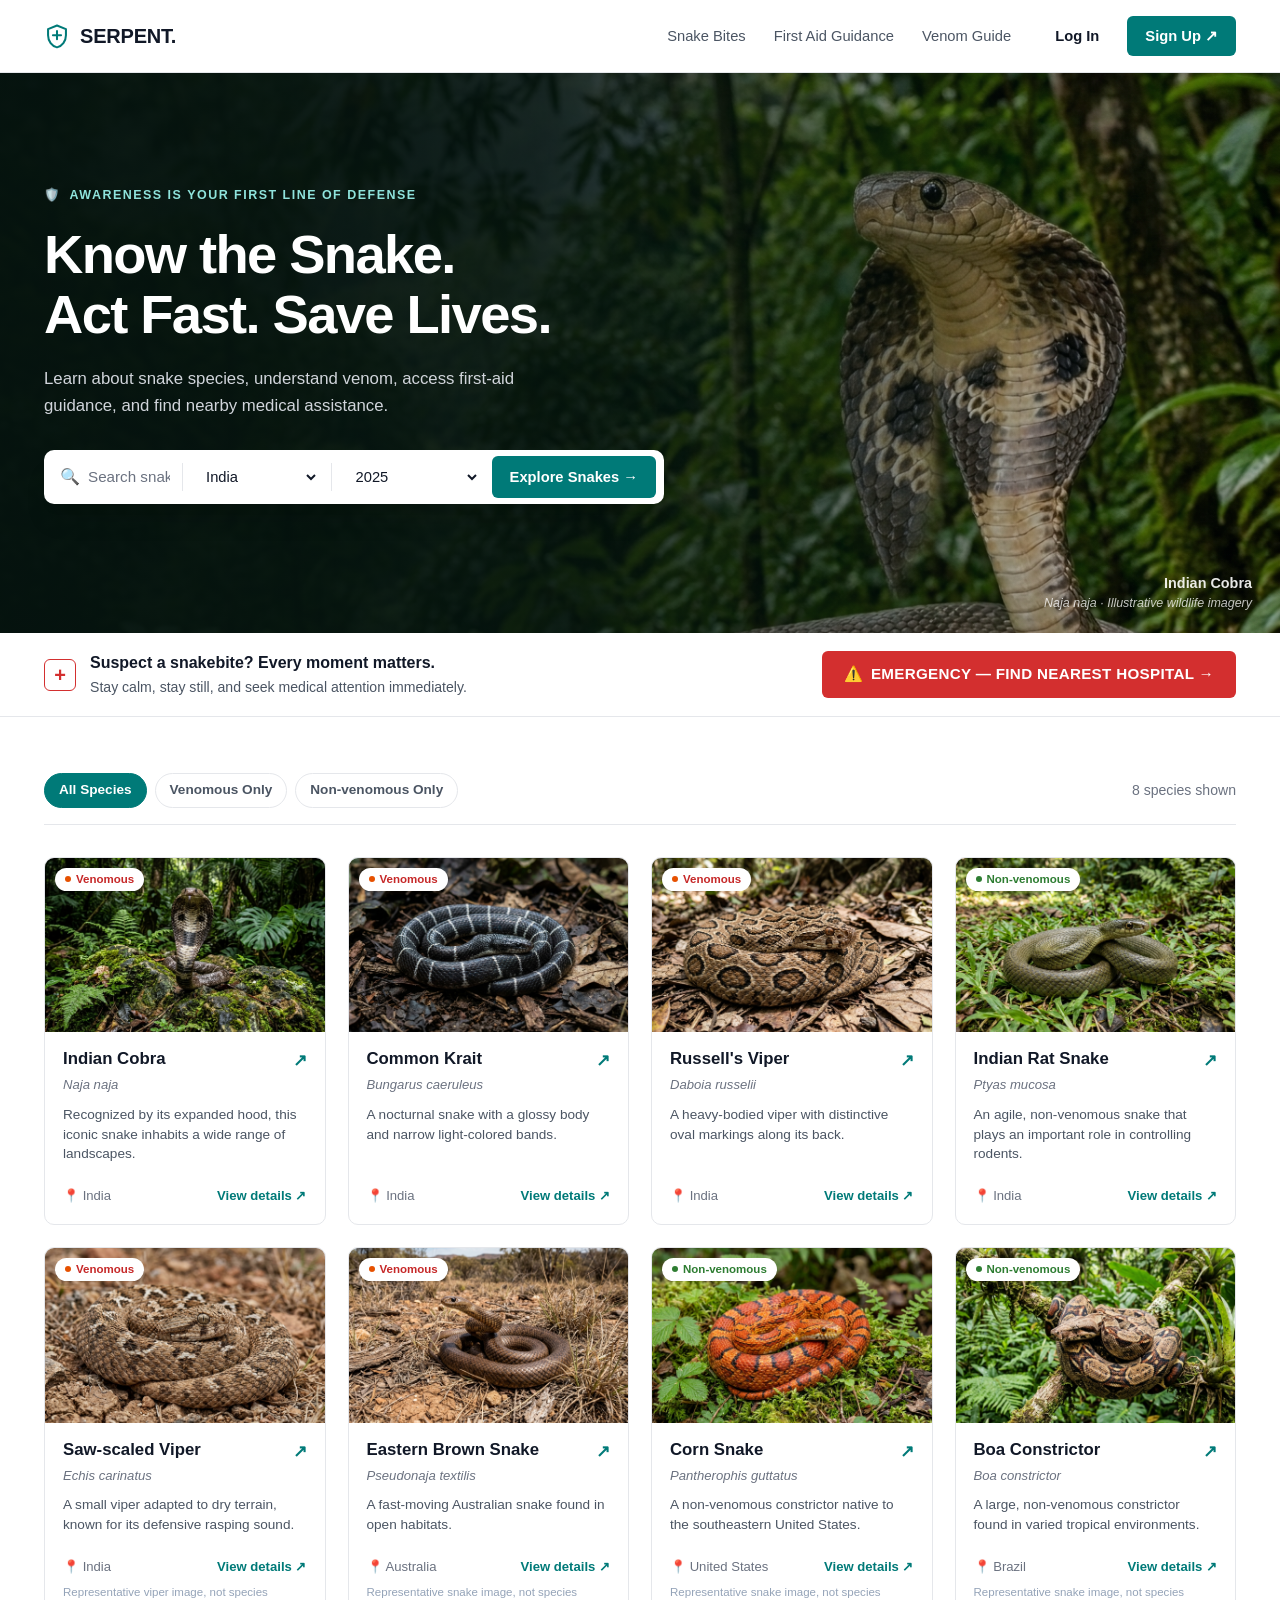
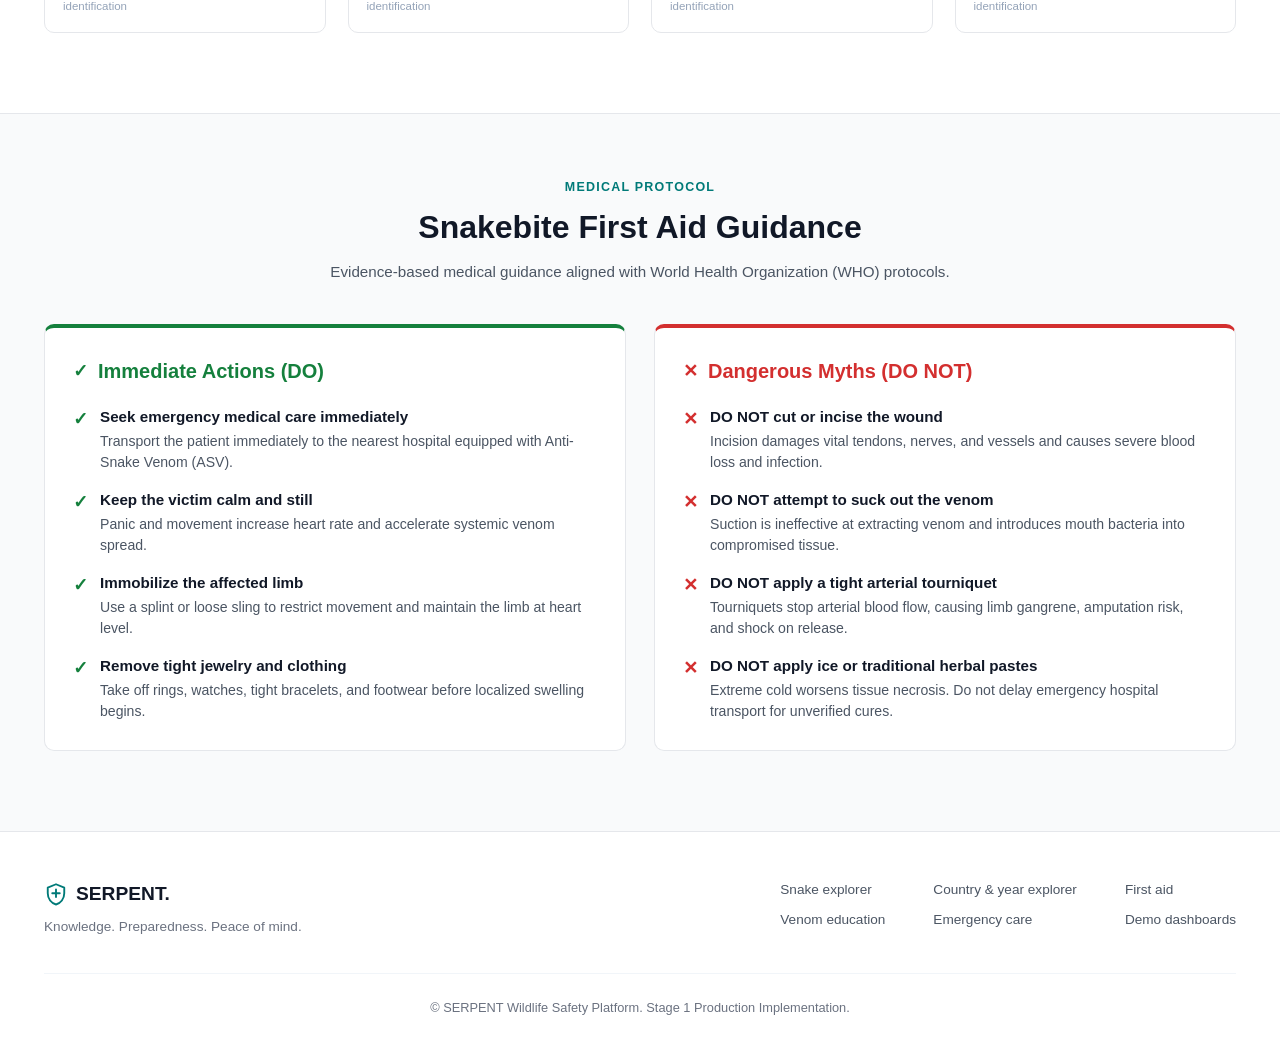
==== commit dd1d1dba: "rectified main img" ====
--- a/src/main/resources/static/index.html
+++ b/src/main/resources/static/index.html
@@ -1,15 +1,18 @@
 <!DOCTYPE html>
 <html lang="en">
+
 <head>
   <meta charset="UTF-8">
   <meta name="viewport" content="width=device-width, initial-scale=1.0">
   <title>SERPENT. — Know the Snake. Act Fast. Save Lives.</title>
-  <meta name="description" content="Learn about snake species, understand venom, access evidence-based first-aid guidance, and find emergency medical assistance.">
-  
+  <meta name="description"
+    content="Learn about snake species, understand venom, access evidence-based first-aid guidance, and find emergency medical assistance.">
+
   <!-- SERPENT Stylesheets -->
   <link rel="stylesheet" href="css/styles.css">
   <link rel="stylesheet" href="css/responsive.css">
 </head>
+
 <body>
 
   <!-- Top Header Navigation (Matches Image 5 & Image 3) -->
@@ -41,17 +44,17 @@
     <!-- Hero Section (Matches Image 5) -->
     <section class="hero-wrapper" id="hero">
       <div class="hero-overlay"></div>
-      
+
       <div class="container" style="position: relative; z-index: 2;">
         <div class="hero-content">
           <div class="hero-tag">
             <span>🛡️</span> AWARENESS IS YOUR FIRST LINE OF DEFENSE
           </div>
-          
+
           <h1 class="hero-title">
             Know the Snake.<br>Act Fast. Save Lives.
           </h1>
-          
+
           <p class="hero-desc">
             Learn about snake species, understand venom, access first-aid guidance, and find nearby medical assistance.
           </p>
@@ -201,21 +204,24 @@
                 <span class="check-icon-dont">✕</span>
                 <div class="check-item-text">
                   <h5>DO NOT attempt to suck out the venom</h5>
-                  <p>Suction is ineffective at extracting venom and introduces mouth bacteria into compromised tissue.</p>
+                  <p>Suction is ineffective at extracting venom and introduces mouth bacteria into compromised tissue.
+                  </p>
                 </div>
               </li>
               <li class="guidance-item-row">
                 <span class="check-icon-dont">✕</span>
                 <div class="check-item-text">
                   <h5>DO NOT apply a tight arterial tourniquet</h5>
-                  <p>Tourniquets stop arterial blood flow, causing limb gangrene, amputation risk, and shock on release.</p>
+                  <p>Tourniquets stop arterial blood flow, causing limb gangrene, amputation risk, and shock on release.
+                  </p>
                 </div>
               </li>
               <li class="guidance-item-row">
                 <span class="check-icon-dont">✕</span>
                 <div class="check-item-text">
                   <h5>DO NOT apply ice or traditional herbal pastes</h5>
-                  <p>Extreme cold worsens tissue necrosis. Do not delay emergency hospital transport for unverified cures.</p>
+                  <p>Extreme cold worsens tissue necrosis. Do not delay emergency hospital transport for unverified
+                    cures.</p>
                 </div>
               </li>
             </ul>
@@ -230,10 +236,12 @@
     <div class="modal-sheet">
       <div class="modal-sheet-header emergency-header">
         <h3 id="emerg-modal-title" style="font-size: 1.15rem; font-weight: 700;">🚨 EMERGENCY ACTION PROTOCOL</h3>
-        <button type="button" class="btn-modal-close close-emergency-modal" aria-label="Close emergency modal">&times;</button>
+        <button type="button" class="btn-modal-close close-emergency-modal"
+          aria-label="Close emergency modal">&times;</button>
       </div>
       <div class="modal-sheet-body">
-        <div style="background: var(--color-emergency-light); padding: 14px 16px; border-radius: 8px; border-left: 4px solid var(--color-emergency);">
+        <div
+          style="background: var(--color-emergency-light); padding: 14px 16px; border-radius: 8px; border-left: 4px solid var(--color-emergency);">
           <strong style="color: var(--color-emergency-dark); font-size: 0.95rem; display: block; margin-bottom: 4px;">
             Treat any suspected bite as an immediate medical emergency.
           </strong>
@@ -244,7 +252,9 @@
 
         <div style="display: flex; flex-direction: column; gap: 12px; margin-top: 6px;">
           <div style="display: flex; gap: 12px; align-items: flex-start;">
-            <div style="width: 26px; height: 26px; border-radius: 50%; background: var(--color-primary); color: #fff; display: flex; align-items: center; justify-content: center; font-weight: 700; font-size: 0.82rem; flex-shrink: 0;">1</div>
+            <div
+              style="width: 26px; height: 26px; border-radius: 50%; background: var(--color-primary); color: #fff; display: flex; align-items: center; justify-content: center; font-weight: 700; font-size: 0.82rem; flex-shrink: 0;">
+              1</div>
             <div>
               <strong style="font-size: 0.92rem; color: var(--color-text-main);">Dial Emergency Services:</strong>
               <p style="font-size: 0.88rem; color: var(--color-text-secondary); margin-top: 2px;">
@@ -254,7 +264,9 @@
           </div>
 
           <div style="display: flex; gap: 12px; align-items: flex-start;">
-            <div style="width: 26px; height: 26px; border-radius: 50%; background: var(--color-primary); color: #fff; display: flex; align-items: center; justify-content: center; font-weight: 700; font-size: 0.82rem; flex-shrink: 0;">2</div>
+            <div
+              style="width: 26px; height: 26px; border-radius: 50%; background: var(--color-primary); color: #fff; display: flex; align-items: center; justify-content: center; font-weight: 700; font-size: 0.82rem; flex-shrink: 0;">
+              2</div>
             <div>
               <strong style="font-size: 0.92rem; color: var(--color-text-main);">Head to Hospital with ASV:</strong>
               <p style="font-size: 0.88rem; color: var(--color-text-secondary); margin-top: 2px;">
@@ -264,7 +276,9 @@
           </div>
 
           <div style="display: flex; gap: 12px; align-items: flex-start;">
-            <div style="width: 26px; height: 26px; border-radius: 50%; background: var(--color-primary); color: #fff; display: flex; align-items: center; justify-content: center; font-weight: 700; font-size: 0.82rem; flex-shrink: 0;">3</div>
+            <div
+              style="width: 26px; height: 26px; border-radius: 50%; background: var(--color-primary); color: #fff; display: flex; align-items: center; justify-content: center; font-weight: 700; font-size: 0.82rem; flex-shrink: 0;">
+              3</div>
             <div>
               <strong style="font-size: 0.92rem; color: var(--color-text-main);">Immobilize Affected Limb:</strong>
               <p style="font-size: 0.88rem; color: var(--color-text-secondary); margin-top: 2px;">
@@ -285,7 +299,8 @@
     <div class="modal-sheet">
       <div class="modal-sheet-header">
         <h3 id="details-modal-title" style="font-size: 1.15rem; font-weight: 700;">Species Profile</h3>
-        <button type="button" class="btn-modal-close close-details-modal" aria-label="Close details modal">&times;</button>
+        <button type="button" class="btn-modal-close close-details-modal"
+          aria-label="Close details modal">&times;</button>
       </div>
       <div class="modal-sheet-body" id="details-modal-body">
         <!-- Injected by JavaScript -->
@@ -335,4 +350,5 @@
   <script src="js/api.js"></script>
   <script src="js/main.js"></script>
 </body>
-</html>
+
+</html>
--- a/src/main/resources/static/css/styles.css
+++ b/src/main/resources/static/css/styles.css
@@ -47,7 +47,9 @@
 }
 
 /* Reset & Base */
-*, *::before, *::after {
+*,
+*::before,
+*::after {
   box-sizing: border-box;
   margin: 0;
   padding: 0;
@@ -76,7 +78,9 @@
   text-decoration: none;
 }
 
-button, input, select {
+button,
+input,
+select {
   font: inherit;
 }
 
@@ -225,10 +229,10 @@
    ========================================================= */
 .hero-wrapper {
   position: relative;
-  min-height: 540px;
+  min-height: 560px;
   background-image: url('../assets/images/hero-cobra.jpg');
   background-size: cover;
-  background-position: right center;
+  background-position: right 15%;
   background-repeat: no-repeat;
   display: flex;
   align-items: center;
@@ -239,12 +243,11 @@
 .hero-overlay {
   position: absolute;
   inset: 0;
-  background: linear-gradient(90deg, 
-    rgba(5, 18, 14, 0.92) 0%, 
-    rgba(5, 18, 14, 0.82) 42%, 
-    rgba(5, 18, 14, 0.35) 75%, 
-    rgba(5, 18, 14, 0.1) 100%
-  );
+  background: linear-gradient(90deg,
+      rgba(5, 18, 14, 0.92) 0%,
+      rgba(5, 18, 14, 0.82) 42%,
+      rgba(5, 18, 14, 0.35) 75%,
+      rgba(5, 18, 14, 0.1) 100%);
   z-index: 1;
 }
 
@@ -912,34 +915,77 @@
 }
 
 @media (max-width: 768px) {
+  .nav-links {
+    display: none;
+  }
+
+  .header-actions {
+    gap: 8px;
+  }
+
+  .btn-signup-teal {
+    padding: 7px 12px;
+    font-size: 0.85rem;
+  }
+
+  .btn-login-text {
+    padding: 7px 8px;
+    font-size: 0.85rem;
+  }
+
+  .hero-wrapper {
+    background-position: 80% 12%;
+    min-height: auto;
+  }
+
+  .hero-overlay {
+    background: linear-gradient(180deg,
+        rgba(5, 18, 14, 0.88) 0%,
+        rgba(5, 18, 14, 0.78) 45%,
+        rgba(5, 18, 14, 0.94) 100%);
+  }
+
+  .hero-content {
+    padding: 44px 0 56px;
+    gap: 16px;
+  }
+
   .hero-title {
-    font-size: 2.3rem;
-  }
+    font-size: 2.1rem;
+    line-height: 1.15;
+  }
+
   .species-grid-4col {
     grid-template-columns: 1fr;
   }
+
   .first-aid-cards-grid {
     grid-template-columns: 1fr;
   }
+
   .hero-search-capsule {
     flex-direction: column;
     align-items: stretch;
     border-radius: var(--radius-md);
     padding: 12px;
   }
+
   .capsule-divider {
     display: none;
   }
+
   .emergency-ribbon-content {
     flex-direction: column;
     align-items: stretch;
   }
+
   .footer-top-row {
     flex-direction: column;
     gap: 32px;
   }
+
   .footer-links-grid {
     grid-template-columns: 1fr;
     gap: 20px;
   }
-}
+}
